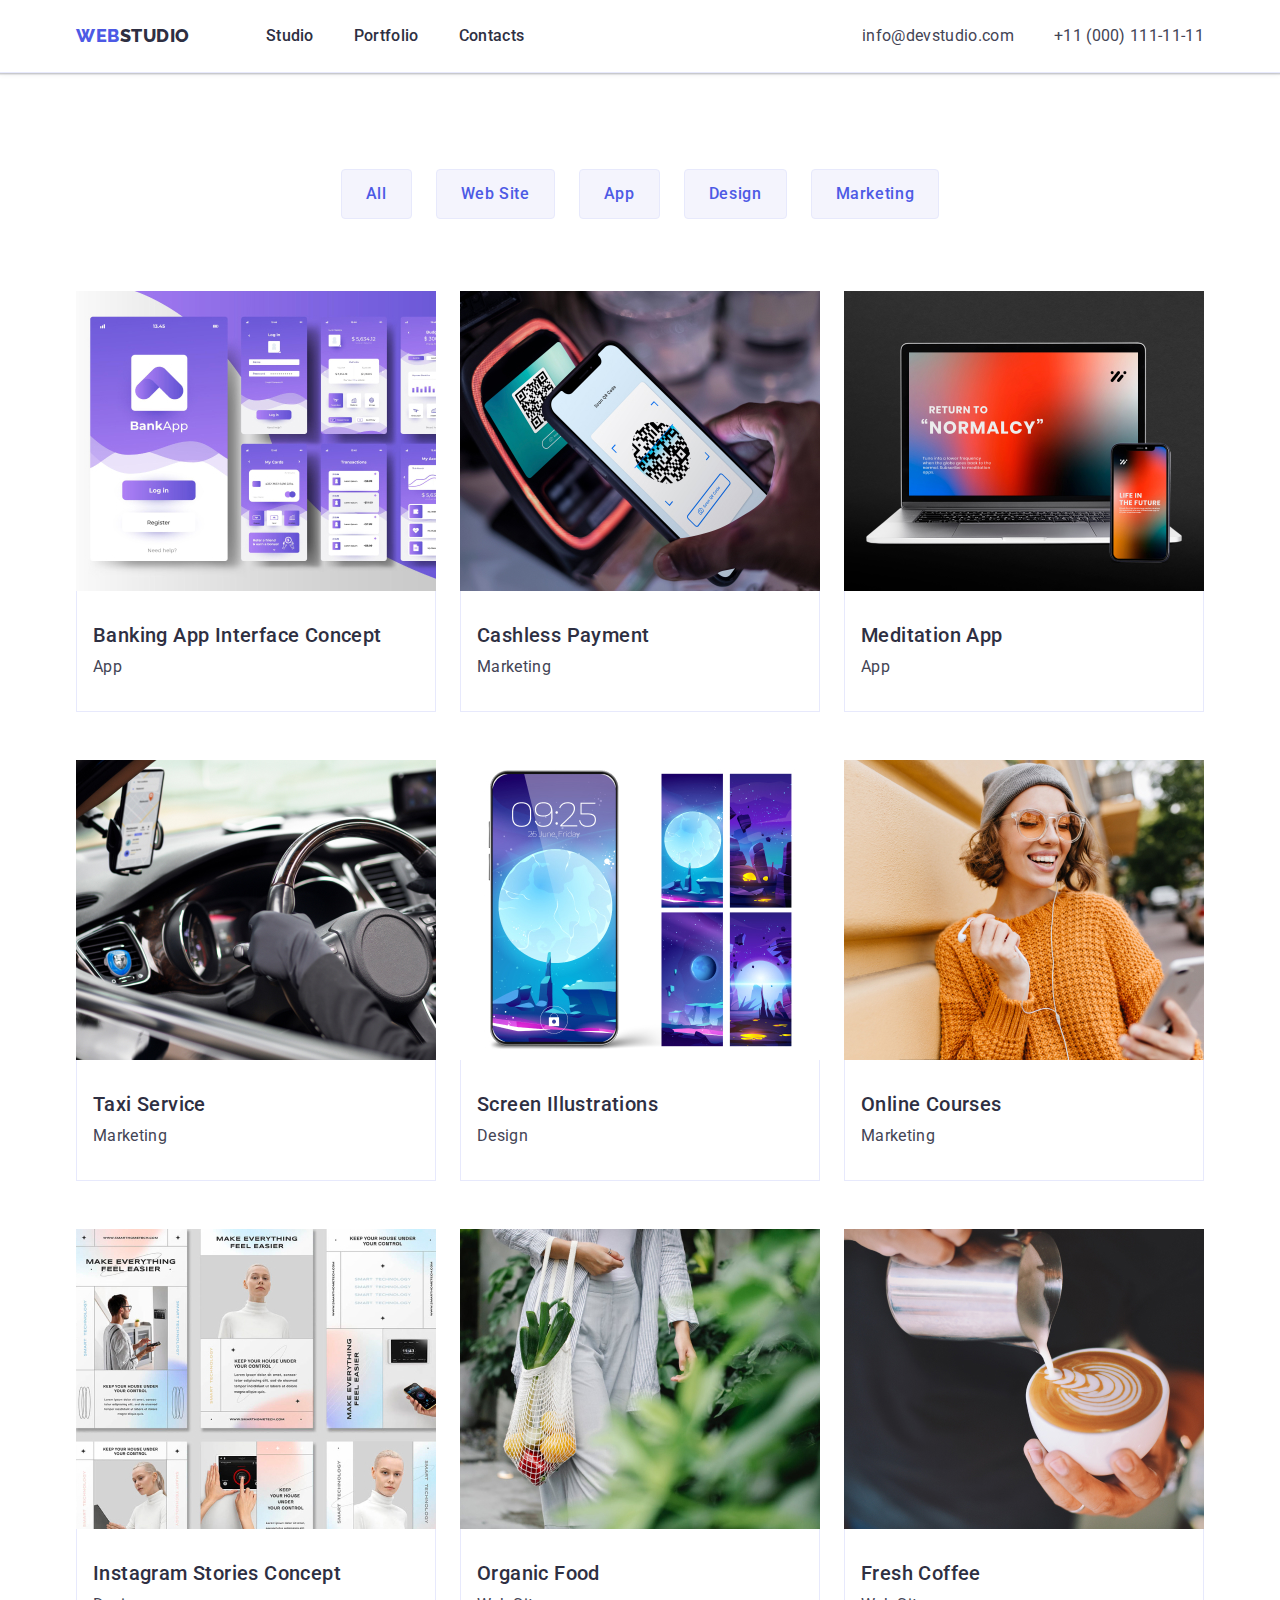
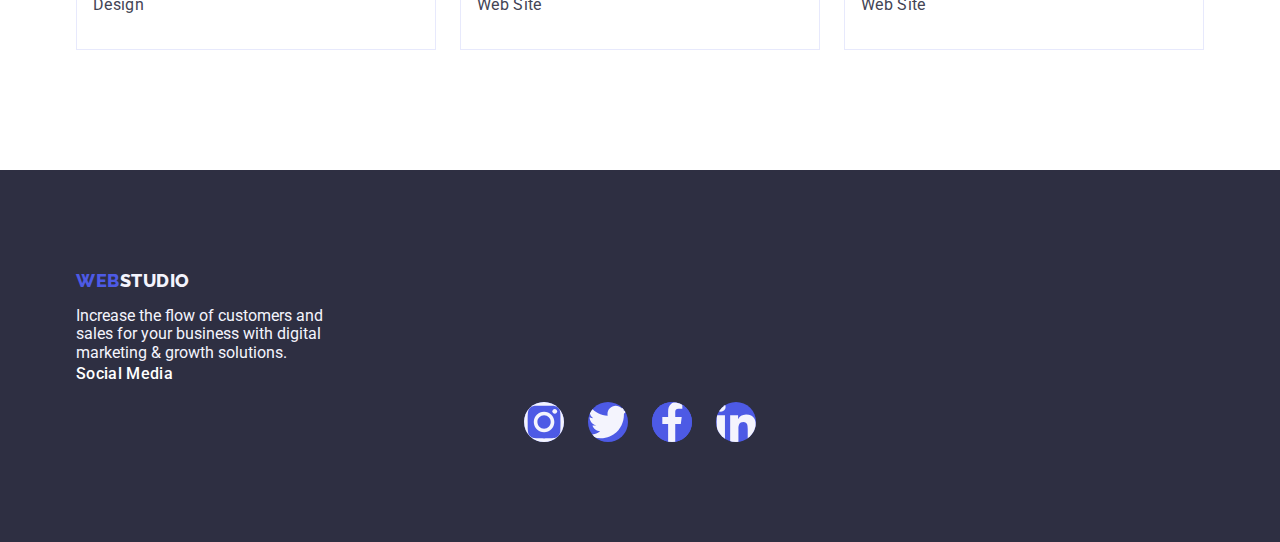
==== portfolio.html @ 669ee0b5 "fixhw4" ====
<!DOCTYPE html>
<html lang="en">
  <head>
    <meta charset="UTF-8" />
    <meta name="viewport" content="width=h, initial-scale=1.0" />
    <title>WebStudio</title>
    <link rel="preconnect" href="https://fonts.googleapis.com" />
    <link rel="preconnect" href="https://fonts.gstatic.com" crossorigin />
    <link
      href="https://fonts.googleapis.com/css2?family=Raleway:wght@800&family=Roboto:wght@400;500;700;900&display=swap"
      rel="stylesheet"
    />
    <link
      href="
     https://cdn.jsdelivr.net/npm/modern-normalize@2.0.0/modern-normalize.min.css"
      rel="stylesheet"
    />
    <link rel="stylesheet" href="./css/styles.css" />
  </head>

  <!-- ================HEADER====================== -->

  <body>
    <header class="page-header">
      <div class="container container-header">
        <nav class="site-nav">
          <a class="link logo" href="./index.html">
            Web<span class="logo-span">Studio</span></a
          >
          <ul class="list header-list">
            <li>
              <a class="menue site-nav menu-link link" href="./index.html"
                >Studio</a
              >
            </li>
            <li>
              <a class="menue site-nav menu-link link" href="./portfolio.html"
                >Portfolio</a
              >
            </li>
            <li>
              <a class="menue site-nav menu-link link" href="">Contacts</a>
            </li>
          </ul>
        </nav>
        <address class="contacts">
          <ul class="list adress">
            <li>
              <a class="contacts-link link" href="mailto:info@devstudio.com"
                >info@devstudio.com</a
              >
            </li>
            <li>
              <a class="contacts-link link" href="tel:+110001111111"
                >+11 (000) 111-11-11</a
              >
            </li>
          </ul>
        </address>
      </div>
    </header>

    <!-- Унікальний контент сторінки -->

    <main>
      <!-- ===========Portfolio========== -->

      <section class="portfolio">
        <div class="container">
          <h1 class="visually-hidden">Portfolio</h1>
          <ul class="list link page-portfolio">
            <li>
              <button class="btn-filter" type="button">All</button>
            </li>

            <li>
              <button class="btn-filter" type="button">Web Site</button>
            </li>

            <li>
              <button class="btn-filter" type="button">App</button>
            </li>

            <li>
              <button class="btn-filter" type="button">Design</button>
            </li>

            <li>
              <button class="btn-filter" type="button">Marketing</button>
            </li>
          </ul>

          <ul class="list link card-content">
            <li class="portfolio-item">
              <a class="link" href=""
                ><img src="./images/card/img-1.jpg" alt="Banking" width="360" />
                <div class="projects">
                  <h2 class="description-title proj-title">
                    Banking App Interface Concept
                  </h2>
                  <p class="subtitle">App</p>
                </div></a
              >
            </li>

            <li class="portfolio-item">
              <a class="link" href="">
                <img src="./images/card/img-2.jpg" alt="Payment" width="360" />
                <div class="projects">
                  <h2 class="description-title proj-title">Cashless Payment</h2>
                  <p class="subtitle">Marketing</p>
                </div></a
              >
            </li>

            <li class="portfolio-item">
              <a class="link" href="">
                <img
                  src="./images/card/img-3.jpg"
                  alt="Meditation"
                  width="360"
                />
                <div class="projects">
                  <h2 class="description-title proj-title">Meditation App</h2>
                  <p class="subtitle">App</p>
                </div></a
              >
            </li>

            <li class="portfolio-item">
              <a class="link" href="">
                <img src="./images/card/img-4.jpg" alt="Taxi" width="360" />
                <div class="projects">
                  <h2 class="description-title proj-title">Taxi Service</h2>
                  <p class="subtitle">Marketing</p>
                </div></a
              >
            </li>

            <li class="portfolio-item">
              <a class="link" href="">
                <img
                  src="./images/card/img-5.jpg"
                  alt="Illustrations"
                  width="360"
                />
                <div class="projects">
                  <h2 class="description-title proj-title">
                    Screen Illustrations
                  </h2>
                  <p class="subtitle">Design</p>
                </div></a
              >
            </li>

            <li class="portfolio-item">
              <a class="link" href="">
                <img src="./images/card/img-6.jpg" alt="Courses" width="360" />
                <div class="projects">
                  <h2 class="description-title proj-title">Online Courses</h2>
                  <p class="subtitle">Marketing</p>
                </div></a
              >
            </li>

            <li class="portfolio-item">
              <a class="link" href="">
                <img
                  src="./images/card/img-7.jpg"
                  alt="Instagram Stories"
                  width="360"
                />
                <div class="projects">
                  <h2 class="description-title proj-title">
                    Instagram Stories Concept
                  </h2>
                  <p class="subtitle">Design</p>
                </div></a
              >
            </li>

            <li class="portfolio-item">
              <a class="link" href="">
                <img src="./images/card/img-8.jpg" alt="Food" width="360" />
                <div class="projects">
                  <h2 class="description-title proj-title">Organic Food</h2>
                  <p class="subtitle">Web Site</p>
                </div></a
              >
            </li>

            <li class="portfolio-item">
              <a class="link" href="">
                <img src="./images/card/img-9.jpg" alt="Coffee" width="360" />
                <div class="projects">
                  <h2 class="description-title proj-title">Fresh Coffee</h2>
                  <p class="subtitle">Web Site</p>
                </div></a
              >
            </li>
          </ul>
        </div>
      </section>
    </main>

    <!--=================FOOTER===================-->

    <footer class="page-footer">
      <div class="container">
        <a class="link footer logo-footer" href="./index.html"
          >Web<span class="footer-span">Studio</span></a
        >
        <p class="footer-subtitle">
          Increase the flow of customers and sales for your business with
          digital marketing & growth solutions.
        </p>
      </div>
      <div class="container">
        <p class="social-subtitle">Social Media</p>
        <ul class="socials">
          <li class="social-footer">
            <a href="" class="social-footer">
              <svg class="footer-link-icon" width="24" height="24">
                <use
                  href="./images/sprite.svg/symbol-socials.svg#icon-instagram"
                ></use>
              </svg>
            </a>
          </li>

          <li class="social-footer">
            <a href="" class="social-footer">
              <svg class="footer-link-icon" width="24" height="24">
                <use
                  href="./images/sprite.svg/symbol-socials.svg#icon-twitter"
                ></use>
              </svg>
            </a>
          </li>

          <li class="social-footer">
            <a href="" class="social-links">
              <svg class="footer-link-icon" width="24" height="24">
                <use
                  href="./images/sprite.svg/symbol-socials.svg#icon-facebook"
                ></use>
              </svg>
            </a>
          </li>

          <li class="social-footer">
            <a href="" class="social-footer">
              <svg class="footer-link-icon" width="24" height="24">
                <use
                  href="./images/sprite.svg/symbol-socials.svg#icon-linkedin"
                ></use>
              </svg>
            </a>
          </li>
        </ul>
      </div>
    </footer>
  </body>
</html>
---- css/styles.css ----
:root {
  --primary-font: Roboto, sans-serif;
  --secondary-font: Raleway, sans-serif;

  --hero-text-color: #ffffff;
  --hero-theme-dark: #2e2f42;

  --body-text-color-dark: #2e2f42;
  --body-text-color-light: #434455;
  --body-theme-light: #ffffff;

  --footer-text-color: #f4f4fd;
  --footer-theme-dark: #2e2f42;
  --accent-color: #404bbf;
  --border-color: #e7e9fc;
  --customers-color: #8e8f99;
  --fill: #f4f4fd;
}

.body {
  color: var(--body-text-color-light);
  font-family: Roboto, sans-serif;
  background-color: var(--body-theme-light);
}

.list {
  padding: 0;
  margin: 0;
  list-style: none;
}

.link {
  text-decoration: none;
}

.container {
  width: 1158px;
  padding-left: 15px;
  padding-right: 15px;
  margin-left: auto;
  margin-right: auto;
}

/* ========================COMPONENTS===================== */

.section-description {
  text-align: center;
  margin-bottom: 24px;

  color: var(--body-text-color-dark);
  font-size: 36px;
  font-weight: 700;
  line-height: 1.11;
  letter-spacing: 0.72px;
  text-transform: capitalize;
}

.description-title {
  display: flex;
  flex-direction: column;
  gap: 8px;

  color: var(--body-text-color-dark);
  font-size: 20px;
  font-weight: 500;
  line-height: 1.2;
  letter-spacing: 0.4px;
}

.subtitle {
  color: var(--body-text-color-light);
  font-size: 16px;
  font-weight: 400;
  line-height: 1.5;
  letter-spacing: 0.32px;
}

/* ============================HEADER=============== */
.page-header {
  border-bottom: 1px solid #e7e9fc;
  box-shadow: 0px 2px 1px rgba(46, 47, 66, 0.08),
    0px 1px 1px rgba(46, 47, 66, 0.16), 0px 1px 6px rgba(46, 47, 66, 0.08);
}

.container-header {
  display: flex;
}

.site-nav {
  display: flex;
  align-items: center;

  margin-right: auto;
  font-size: 16px;
  font-weight: 500;
  line-height: 1.5;
  letter-spacing: 0.32px;
  color: #2e2f42;
}

.logo {
  margin-right: 76px;
  color: var(--iris, #4d5ae5);
  font-size: 18px;
  font-family: Raleway, sans-serif;
  font-weight: 800;
  line-height: 1.17;
  letter-spacing: 0.54px;
  text-transform: uppercase;
}

.logo:hover,
.logo:focus {
  color: var(--accent-color, #404bbf);
}

.logo-span {
  color: #2e2f42;
}

.menu-link:hover,
.menu-link:focus {
  color: var(--accent-color, #404bbf);
}

.contacts-link {
  display: inline-block;
  list-style: none;
  padding-top: 24px;
  padding-bottom: 24px;
  color: var(--slate, #434455);
  font-size: 16px;
  line-height: 1.5;
  letter-spacing: 0.32px;
  font-style: normal;
}

.contacts-link:hover,
.contacts-link:focus {
  color: var(--accent-color, #404bbf);
  font-style: normal;
}

.adress {
  display: flex;
  margin: 0;
  padding: 0;
  gap: 40px;
}

.header-list {
  display: flex;
  gap: 40px;
}

.menue {
  padding-bottom: 24px;
  padding-top: 24px;
}

.header-link {
  display: block;
  padding: 24px 0;
  font-size: 16px;
  font-weight: 500;
}

/* ========================HERO===================== */

.page-hero {
  background-color: var(--hero-theme-dark);
  padding: 188px 0;
}
.hero-title {
  max-width: 496px;
  margin-left: auto;
  margin-right: auto;
  margin-bottom: 48px;
  color: var(--hero-text-color);

  text-align: center;
  font-size: 56px;
  font-weight: 700;
  line-height: 1.07;
  letter-spacing: 1.12px;
}

.hero-btn {
  border: none;
  border-radius: 4px;
  padding: 16px 32px;
  margin: 0 auto;
  display: block;
  min-width: 169px;
  height: 56px;

  color: var(--white, #ffffff);
  background: var(--iris, #4d5ae5);
  font-family: Roboto, sans-serif;
  font-size: 16px;
  font-weight: 500;
  line-height: 1.5;
  letter-spacing: 0.64px;
  cursor: pointer;
}

.hero-btn:hover,
.hero-btn:focus {
  background: var(--accent-color, #404bbf);
}

.page-hero {
  background-color: rgba(46, 47, 66, 0.7);
  background-image: url(../images/header/people-office.jpg);
  background-repeat: no-repeat;
  background-position: center;
  background-size: cover;
  max-width: 1440px;
  margin: 0 auto;
  background-image: linear-gradient(
      rgba(46, 47, 66, 0.7),
      rgba(46, 47, 66, 0.7)
    ),
    url(../images/header/people-office.jpg);
}

/* ============================================== */

/* ====================about ==============*/

.visually-hidden {
  position: absolute;
  width: 1px;
  height: 1px;
  margin: -1px;
  border: 0;
  padding: 0;
  white-space: nowrap;
  clip-path: inset(100%);
  clip: rect(0 0 0 0);
  overflow: hidden;
}

.future {
  padding: 120px 0;
}

.page-future {
  display: flex;
  gap: 24px;
}

.future-item {
  margin-bottom: 8px;
}

.future-text {
  flex-direction: column;
  margin: 0;
  padding: 0;
}

.gallery-item {
  flex-basis: calc((100% - 3 * 24px) / 4);
}

.future-wrapper {
  display: flex;
  justify-content: center;
  align-items: center;
  height: 112px;
  border-radius: 4px;
  background-color: #f4f4fd;
  margin-bottom: 8px;
}

.future-box {
  display: flex;
  justify-content: center;
  align-items: center;
}

.future-icons {
}

/* =============work================ */

.work {
  padding-bottom: 120px;
}
.work-item {
  margin-bottom: 72px;
}

.work-card {
  display: flex;
  gap: 24px;
}

.work-image {
  border: 1px solid var(--cornflower, #e7e9fc);
}
.gallery-work {
  flex-basis: calc((100% - 2 * 24px) / 3);
}

/* ==================Employers==================== */

.card {
  padding: 120px 0;
  background-color: var(--cloud, #f4f4fd);
}

.card-title {
  text-align: center;
  margin-bottom: 72px;
}

.section-team {
  display: flex;
  gap: 24px;
}

.imag-team {
  border-radius: 0px 0px 4px 4px;
  box-shadow: 0px 1px 6px rgba(46, 47, 66, 0.08),
    0px 1px 1px rgba(46, 47, 66, 0.16), 0px 2px 1px rgba(46, 47, 66, 0.08);
}

.card-team {
  text-align: center;
  padding: 32px 16px;
  background: var(--white, #fff);
}

.employeers-wrapper {
}

.employeers {
  text-align: center;
  margin-bottom: 8px;
}

.position {
  margin-bottom: 8px;
}

.gallery-items {
  flex-basis: calc((100% - 3 * 24px) / 4);
}

.team-wrapper {
}

.socials {
  display: flex;
  justify-content: center;
  gap: 24px;
}

.social-item {
  width: 40px;
  height: 40px;
}

.social-links {
  display: flex;
  justify-content: center;
  align-items: center;
  width: 100%;
  height: 100%;
  border-radius: 50%;
  background-color: #4d5ae5;
}

.social-links:hover,
.social-links:focus {
  background-color: #404bbf;
}

.social-list-icon {
  fill: var(--fill);
}

/* ===========Customers======== */
.customers {
  padding: 120px 0;
}

.costomers-title {
  margin-bottom: 72px;
}
.custpmers-wrapper {
  display: flex;
  gap: 24px;
}

.customers-icons {
  height: 88px;
  width: calc((100% - 120px) / 6);
}

.customers-link {
  display: flex;
  align-items: center;
  justify-content: center;
  width: 100%;
  height: 100%;
  border-radius: 4px;
  border: 1px solid #8e8f99;
  color: var(--customers-color, #8e8f99);
}

.customers-link:hover,
.customers-link:focus {
  border-color: #404bbf;
  color: #404bbf;
}

/* =================FOOTER================ */

.page-footer {
  background-color: var(--footer-theme-dark);
  color: var(--footer-text-color);
  padding: 100px 0;
}

.footer-subtitle {
  color: var(--footer-text-color);
  background-color: var(--footer-theme-dark);
  display: flex;
  max-width: 264px;
}

.logo-footer {
  margin-right: 76px;
  color: var(--iris, #4d5ae5);
  font-size: 18px;
  font-family: Raleway, sans-serif;
  font-weight: 800;
  line-height: 1.17;
  letter-spacing: 0.54px;
  text-transform: uppercase;
  display: inline-block;
  margin-bottom: 16px;
}

.footer-span {
  color: #f4f4fd;
}

.footer-wrapper {
  display: flex;
  align-self: baseline;
  margin-right: 120px;
}

.social-subtitle {
  margin-bottom: 16px;
  color: #ffffff;
  font-size: 16px;
  font-weight: 500;
  line-height: 1.5;
  letter-spacing: 0.02em;
}

.social-footer {
  display: flex;
  width: 40px;
  height: 40px;
  gap: 16px;
}

.footer-link-icon {
  display: flex;
  align-items: center;
  justify-content: center;
  border-radius: 50%;
  width: 100%;
  height: 100%;
  background-color: #4d5ae5;
  color: var(--fill);
}

.svg-color {
}

.footer-link-icon:hover,
.footer-link-icon:focus {
  background-color: #31d0aa;
}

/* ========================PORTFOLIO====================== */

.portfolio {
  padding: 96px 0 120px 0;
}

.page-portfolio {
  display: flex;
  justify-content: center;
  gap: 24px;
  margin-bottom: 72px;
}

.card-content {
  display: flex;
  flex-wrap: wrap;
  column-gap: 24px;
  row-gap: 48px;
}

.list-border {
}

.portfolio-item {
  flex-basis: calc((100% - 2 * 24px) / 3);
}

.projects {
  padding: 32px 16px;
  border: 1px solid var(--border-color);
  border-top: none;
}

.proj-title {
  margin-bottom: 8px;
}

.btn-filter {
  color: var(--iris, #4d5ae5);
  background-color: var(--cloud, #f4f4fd);
  font-family: Roboto, sans-serif;
  text-align: center;
  font-size: 16px;
  font-weight: 500;
  line-height: 1.5;
  letter-spacing: 0.64px;
  cursor: pointer;
  border: none;

  padding: 12px 24px;
  border-radius: 4px;
  border: 1px solid var(--border-color);
}

.btn-filter:hover,
.btn-filter:focus {
  color: #ffffff;
  background-color: var(--accent-color, #404bbf);
  border: 1px solid transparent;
}

/* ===============RESET-START============= */

body {
  background-color: var(--body-theme-light);
  font-family: Roboto, sans-serif;
}

h1,
h2,
h3,
h4,
p {
  margin: 0;
}

ul {
  list-style: none;
  padding: 0;
  margin: 0;
}

a {
  text-decoration: none;
  color: currentColor;
}

img {
  display: block;
  max-width: 100%;
  height: auto;
}

button {
  font-family: inherit;
  color: inherit;
  cursor: pointer;
}

address {
  font-style: normal;
}

/* ============HEADER======== */
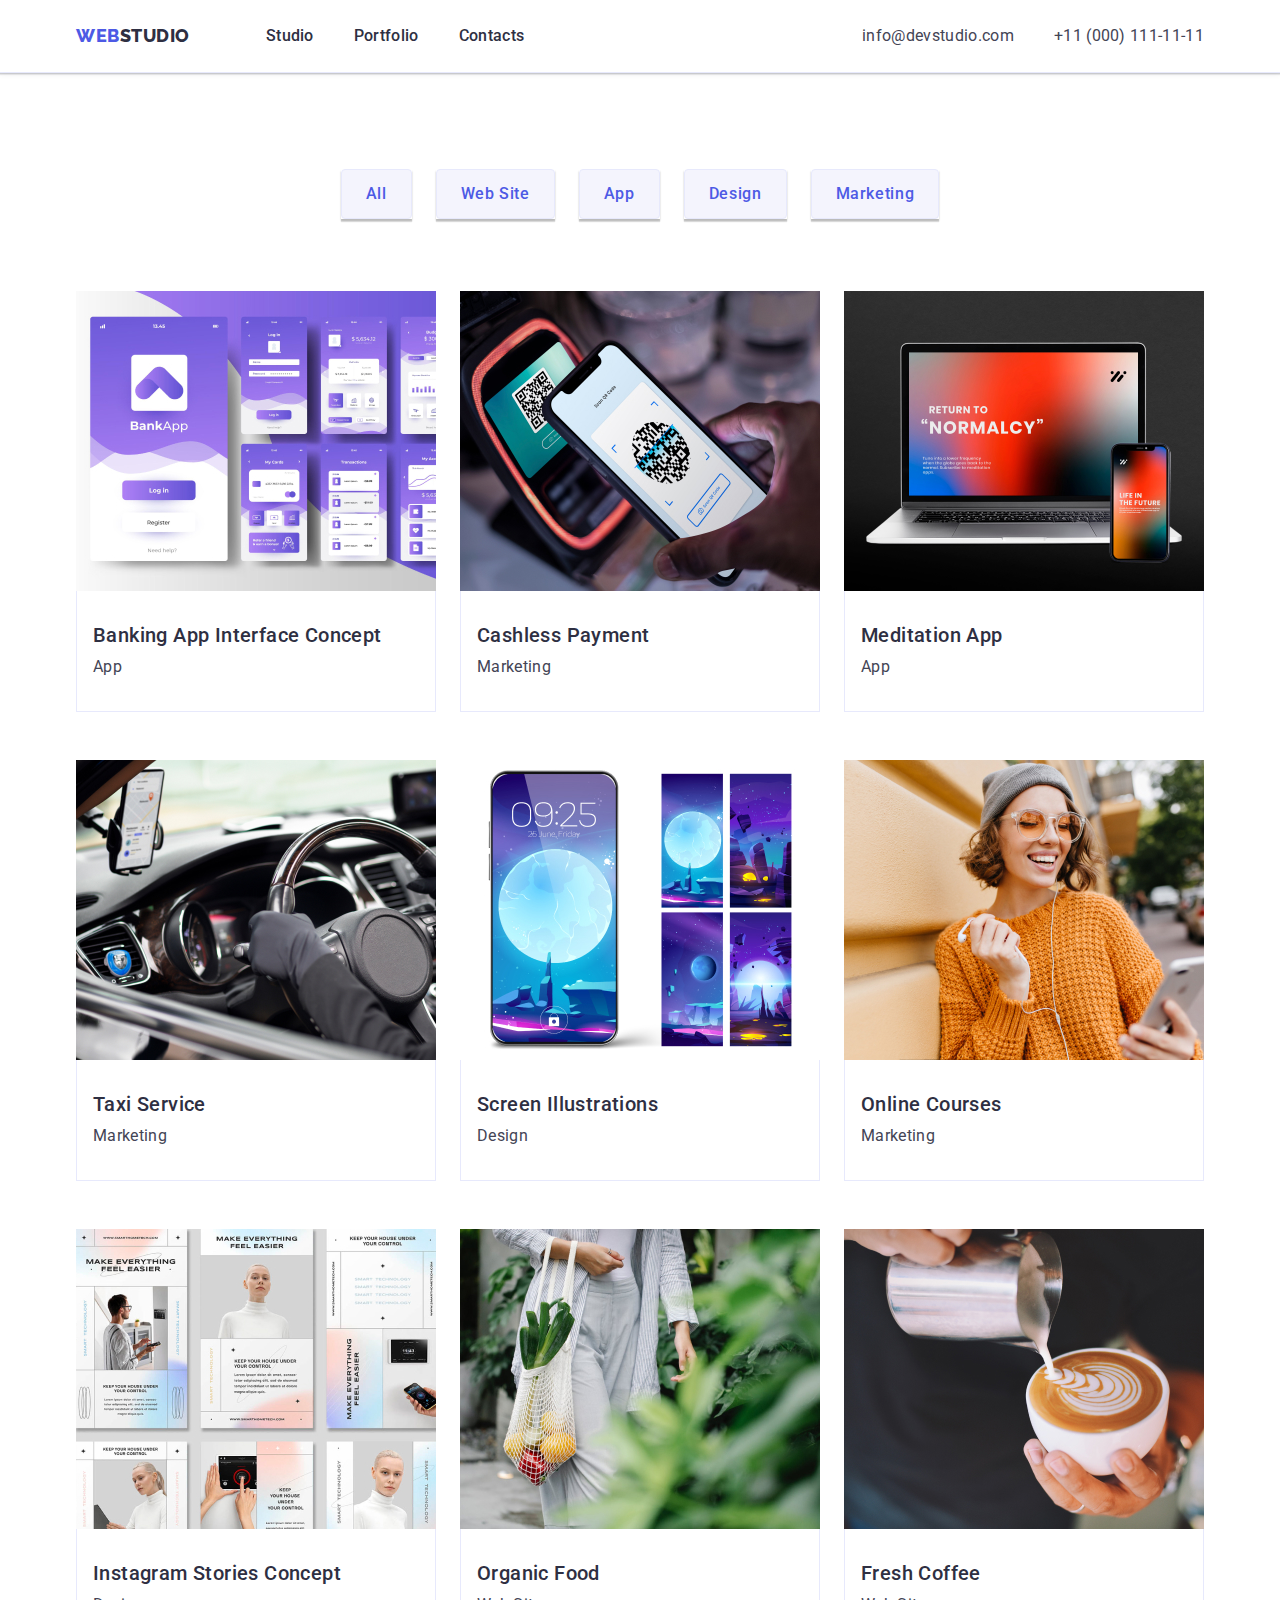
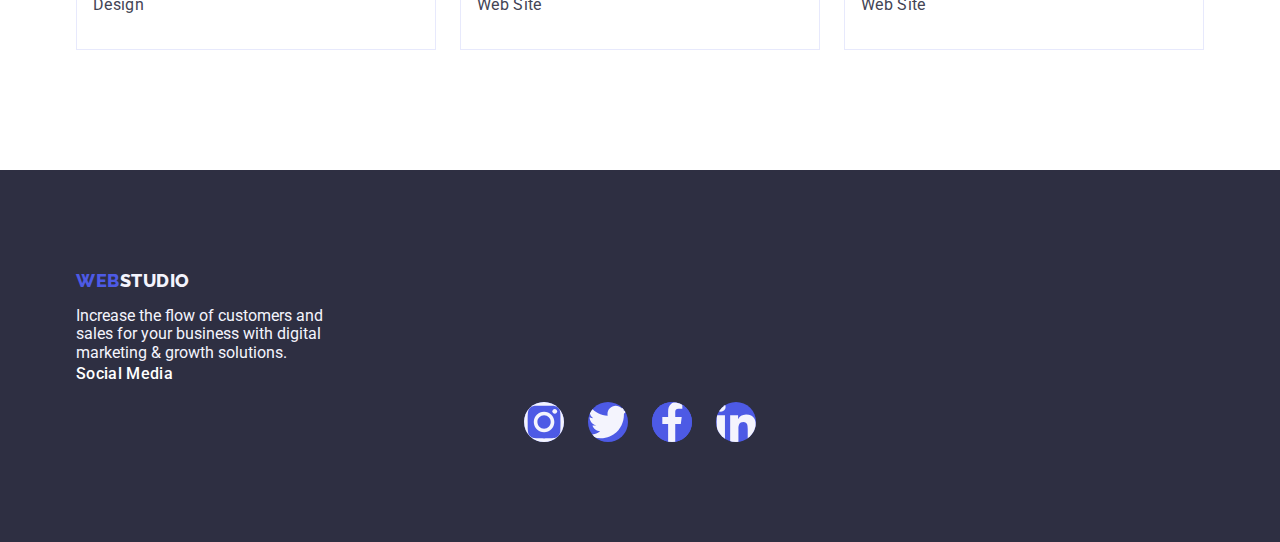
==== commit 405f82fa: "portfolio-hover" ====
--- a/portfolio.html
+++ b/portfolio.html
@@ -69,30 +69,30 @@
         <div class="container">
           <h1 class="visually-hidden">Portfolio</h1>
           <ul class="list link page-portfolio">
-            <li>
+            <li class="btn-content">
               <button class="btn-filter" type="button">All</button>
             </li>
 
-            <li>
+            <li class="btn-content">
               <button class="btn-filter" type="button">Web Site</button>
             </li>
 
-            <li>
+            <li class="btn-content">
               <button class="btn-filter" type="button">App</button>
             </li>
 
-            <li>
+            <li class="btn-content">
               <button class="btn-filter" type="button">Design</button>
             </li>
 
-            <li>
+            <li class="btn-content">
               <button class="btn-filter" type="button">Marketing</button>
             </li>
           </ul>
 
           <ul class="list link card-content">
-            <li class="portfolio-item">
-              <a class="link" href=""
+            <li class="portfolio-item link-content">
+              <a class="link link-content" href=""
                 ><img src="./images/card/img-1.jpg" alt="Banking" width="360" />
                 <div class="projects">
                   <h2 class="description-title proj-title">
@@ -103,7 +103,7 @@
               >
             </li>
 
-            <li class="portfolio-item">
+            <li class="portfolio-item link-content">
               <a class="link" href="">
                 <img src="./images/card/img-2.jpg" alt="Payment" width="360" />
                 <div class="projects">
@@ -113,7 +113,7 @@
               >
             </li>
 
-            <li class="portfolio-item">
+            <li class="portfolio-item link-content">
               <a class="link" href="">
                 <img
                   src="./images/card/img-3.jpg"
@@ -127,7 +127,7 @@
               >
             </li>
 
-            <li class="portfolio-item">
+            <li class="portfolio-item link-content">
               <a class="link" href="">
                 <img src="./images/card/img-4.jpg" alt="Taxi" width="360" />
                 <div class="projects">
@@ -137,7 +137,7 @@
               >
             </li>
 
-            <li class="portfolio-item">
+            <li class="portfolio-item link-content">
               <a class="link" href="">
                 <img
                   src="./images/card/img-5.jpg"
@@ -153,7 +153,7 @@
               >
             </li>
 
-            <li class="portfolio-item">
+            <li class="portfolio-item link-content">
               <a class="link" href="">
                 <img src="./images/card/img-6.jpg" alt="Courses" width="360" />
                 <div class="projects">
@@ -163,7 +163,7 @@
               >
             </li>
 
-            <li class="portfolio-item">
+            <li class="portfolio-item link-content">
               <a class="link" href="">
                 <img
                   src="./images/card/img-7.jpg"
@@ -179,7 +179,7 @@
               >
             </li>
 
-            <li class="portfolio-item">
+            <li class="portfolio-item link-content">
               <a class="link" href="">
                 <img src="./images/card/img-8.jpg" alt="Food" width="360" />
                 <div class="projects">
@@ -189,7 +189,7 @@
               >
             </li>
 
-            <li class="portfolio-item">
+            <li class="portfolio-item link-content">
               <a class="link" href="">
                 <img src="./images/card/img-9.jpg" alt="Coffee" width="360" />
                 <div class="projects">
--- a/css/styles.css
+++ b/css/styles.css
@@ -250,10 +250,6 @@
   gap: 24px;
 }
 
-.future-item {
-  margin-bottom: 8px;
-}
-
 .future-text {
   flex-direction: column;
   margin: 0;
@@ -278,9 +274,6 @@
   display: flex;
   justify-content: center;
   align-items: center;
-}
-
-.future-icons {
 }
 
 /* =============work================ */
@@ -415,6 +408,10 @@
 .customers-link:focus {
   border-color: #404bbf;
   color: #404bbf;
+}
+
+.svg-fill {
+  fill: currentColor;
 }
 
 /* =================FOOTER================ */
@@ -510,10 +507,14 @@
   row-gap: 48px;
 }
 
-.list-border {
+.link-content:hover,
+.link-content:focus {
+  box-shadow: 0px 1px 6px rgba(46, 47, 66, 0.08),
+    0px 1px 1px rgba(46, 47, 66, 0.16), 0px 2px 1px rgba(46, 47, 66, 0.08);
 }
 
 .portfolio-item {
+  display: block;
   flex-basis: calc((100% - 2 * 24px) / 3);
 }
 
@@ -551,6 +552,11 @@
   border: 1px solid transparent;
 }
 
+.btn-content {
+  box-shadow: 0px 2px 2px 0px rgba(0, 0, 0, 0.12),
+    0px 2px 1px 0px rgba(0, 0, 0, 0.08), 0px 3px 1px 0px rgba(0, 0, 0, 0.1);
+}
+
 /* ===============RESET-START============= */
 
 body {
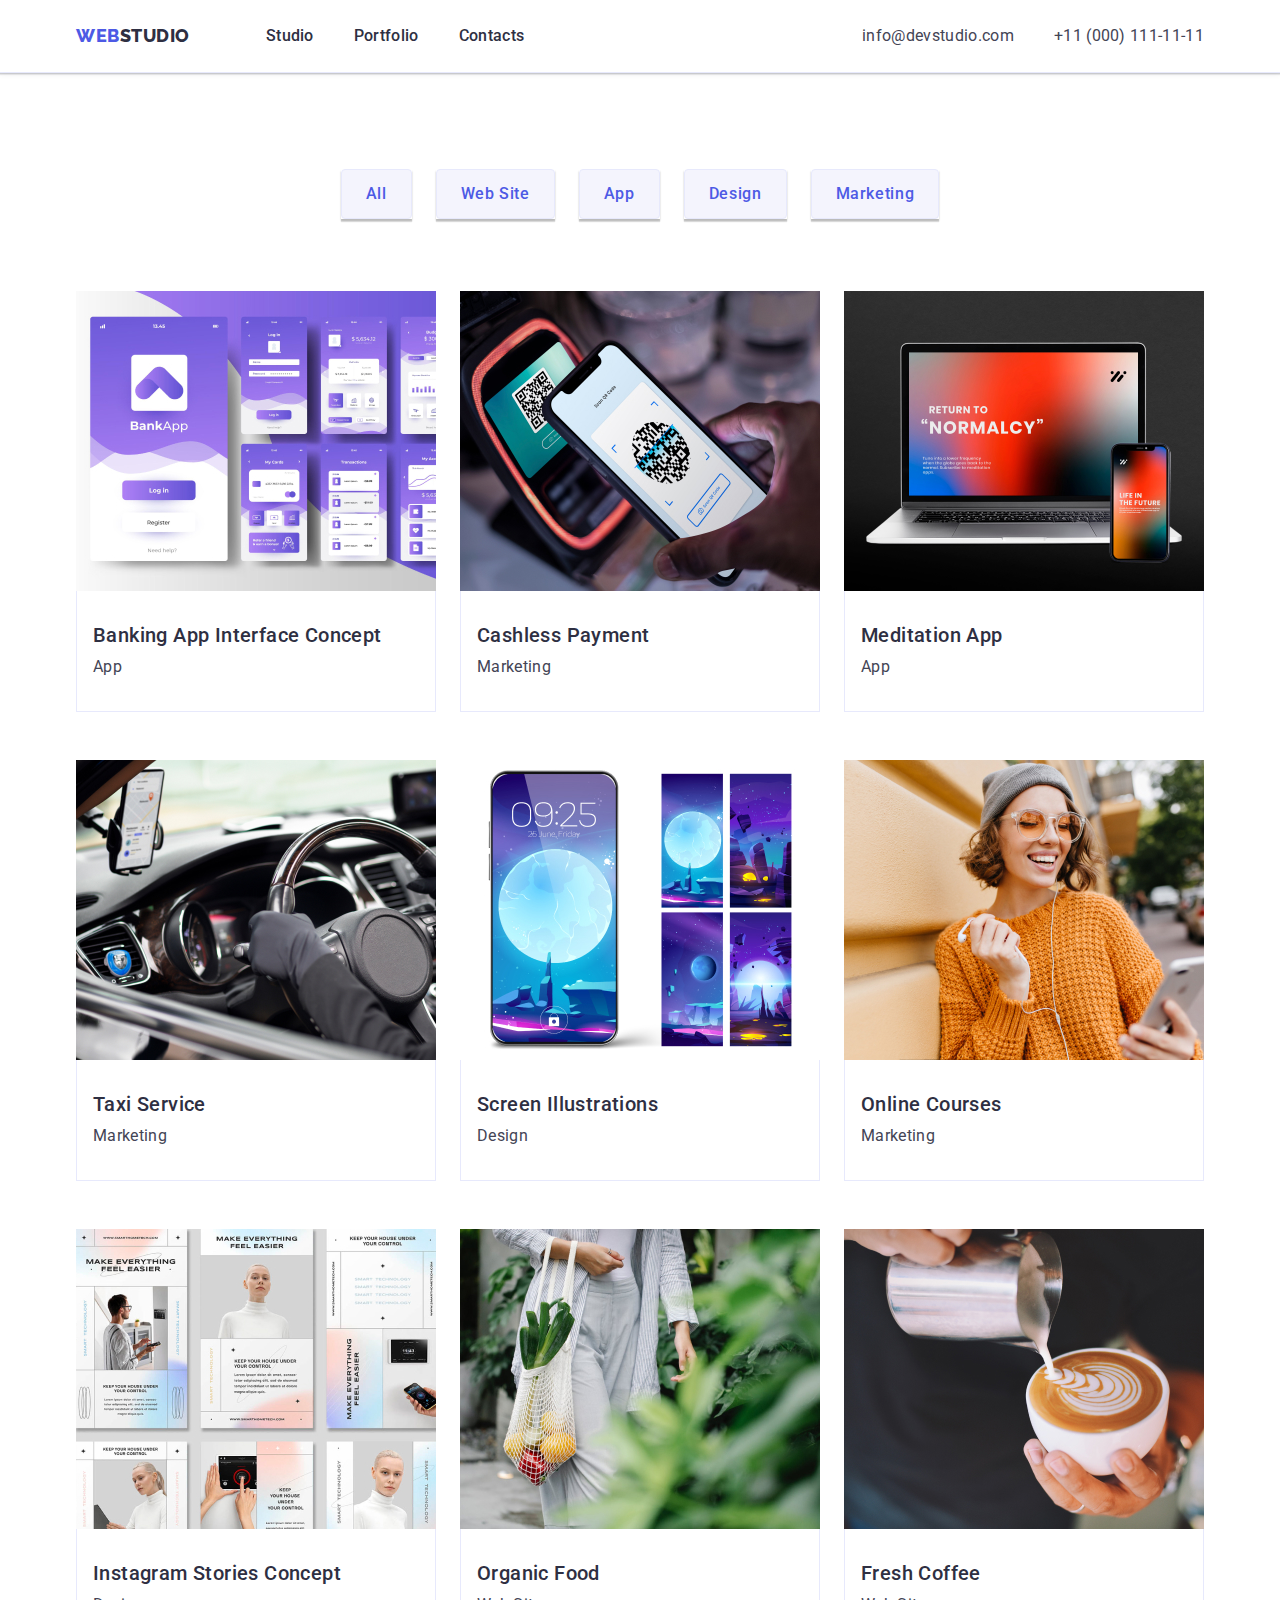
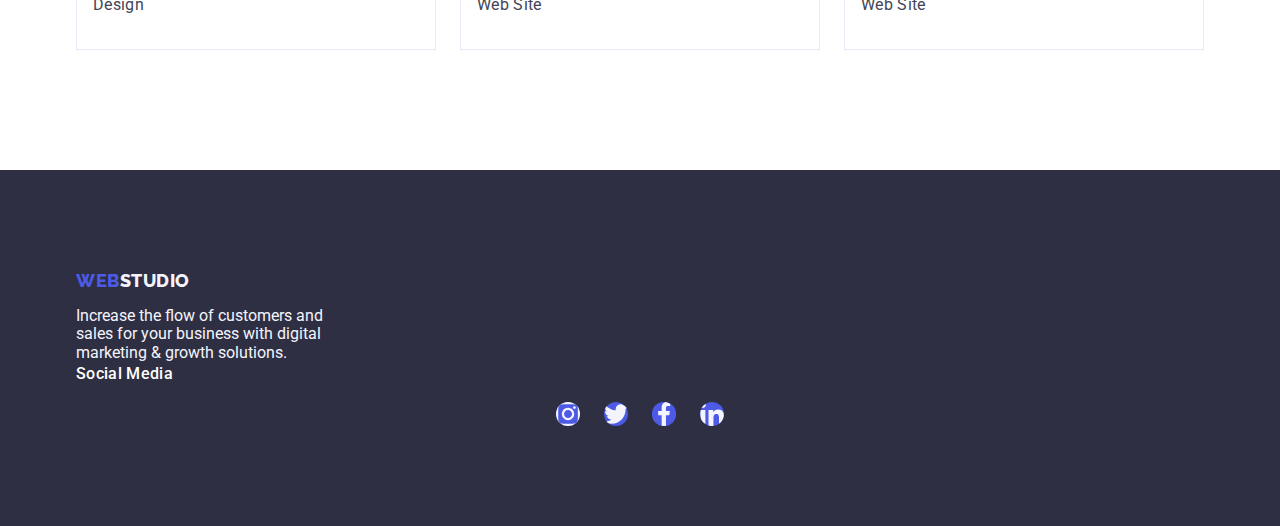
==== commit f354d1c7: "footerhw4" ====
--- a/portfolio.html
+++ b/portfolio.html
@@ -92,7 +92,7 @@
 
           <ul class="list link card-content">
             <li class="portfolio-item link-content">
-              <a class="link link-content" href=""
+              <a class="link" href=""
                 ><img src="./images/card/img-1.jpg" alt="Banking" width="360" />
                 <div class="projects">
                   <h2 class="description-title proj-title">
--- a/css/styles.css
+++ b/css/styles.css
@@ -422,6 +422,10 @@
   padding: 100px 0;
 }
 
+.footer {
+  margin-right: 120px;
+}
+
 .footer-subtitle {
   color: var(--footer-text-color);
   background-color: var(--footer-theme-dark);
@@ -449,7 +453,6 @@
 .footer-wrapper {
   display: flex;
   align-self: baseline;
-  margin-right: 120px;
 }
 
 .social-subtitle {
@@ -463,9 +466,12 @@
 
 .social-footer {
   display: flex;
+  gap: 16px;
+}
+
+.size {
   width: 40px;
   height: 40px;
-  gap: 16px;
 }
 
 .footer-link-icon {
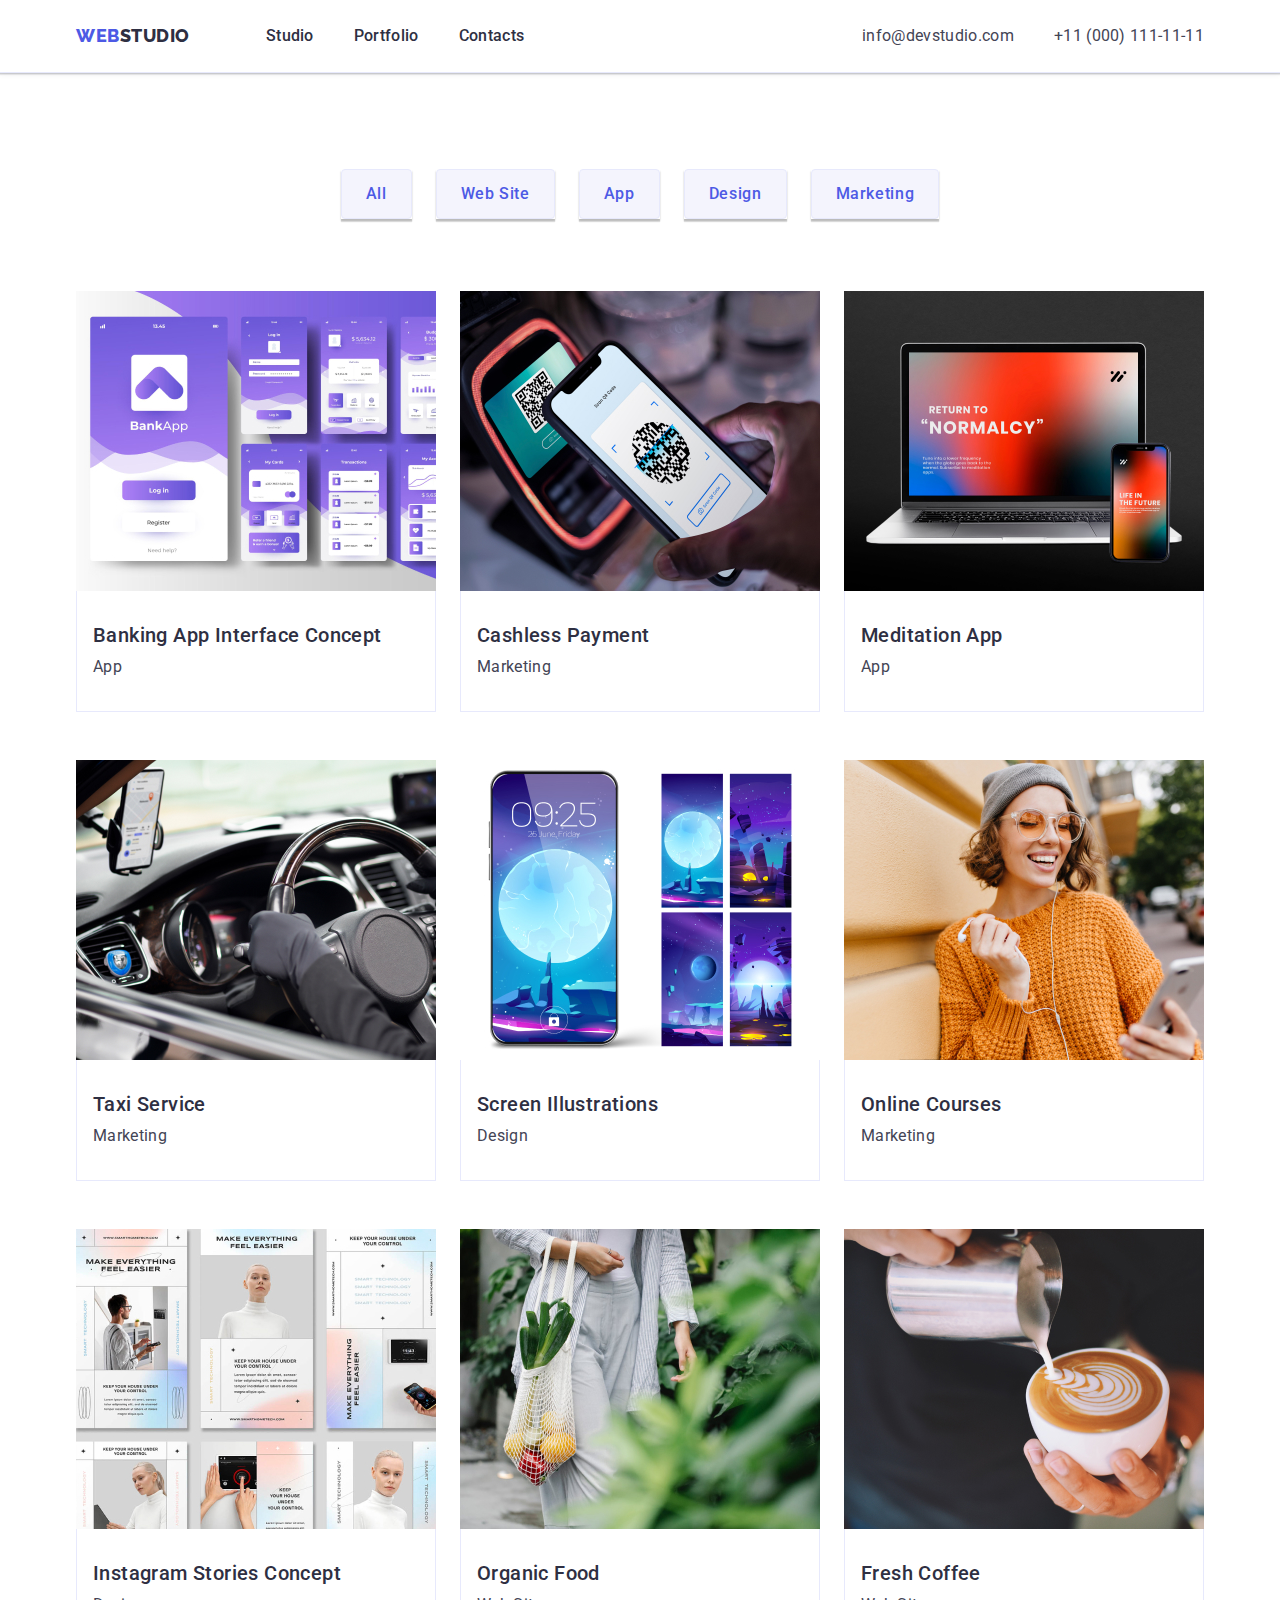
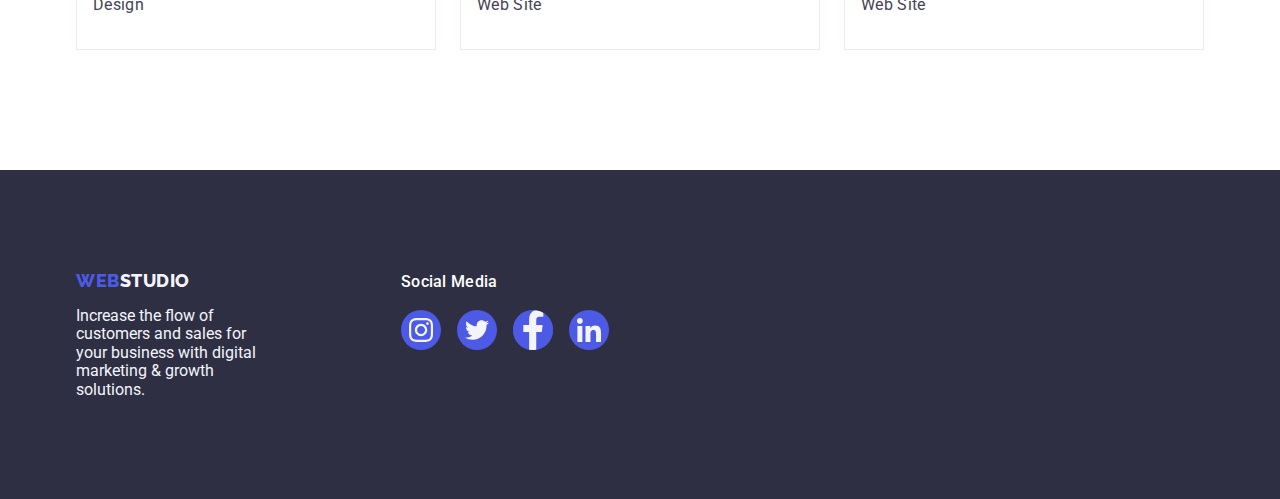
==== commit 52c019c3: "footerHW4" ====
--- a/portfolio.html
+++ b/portfolio.html
@@ -206,58 +206,61 @@
     <!--=================FOOTER===================-->
 
     <footer class="page-footer">
-      <div class="container">
-        <a class="link footer logo-footer" href="./index.html"
-          >Web<span class="footer-span">Studio</span></a
-        >
-        <p class="footer-subtitle">
-          Increase the flow of customers and sales for your business with
-          digital marketing & growth solutions.
-        </p>
-      </div>
-      <div class="container">
-        <p class="social-subtitle">Social Media</p>
-        <ul class="socials">
-          <li class="social-footer">
-            <a href="" class="social-footer">
-              <svg class="footer-link-icon" width="24" height="24">
-                <use
-                  href="./images/sprite.svg/symbol-socials.svg#icon-instagram"
-                ></use>
-              </svg>
-            </a>
-          </li>
-
-          <li class="social-footer">
-            <a href="" class="social-footer">
-              <svg class="footer-link-icon" width="24" height="24">
-                <use
-                  href="./images/sprite.svg/symbol-socials.svg#icon-twitter"
-                ></use>
-              </svg>
-            </a>
-          </li>
-
-          <li class="social-footer">
-            <a href="" class="social-links">
-              <svg class="footer-link-icon" width="24" height="24">
-                <use
-                  href="./images/sprite.svg/symbol-socials.svg#icon-facebook"
-                ></use>
-              </svg>
-            </a>
-          </li>
-
-          <li class="social-footer">
-            <a href="" class="social-footer">
-              <svg class="footer-link-icon" width="24" height="24">
-                <use
-                  href="./images/sprite.svg/symbol-socials.svg#icon-linkedin"
-                ></use>
-              </svg>
-            </a>
-          </li>
-        </ul>
+      <div class="container footer-wrapper">
+        <div class="footer">
+          <a class="link logo-footer" href="./index.html"
+            >Web<span class="footer-span">Studio</span></a
+          >
+          <p class="footer-subtitle">
+            Increase the flow of customers and sales for your business with
+            digital marketing & growth solutions.
+          </p>
+        </div>
+
+        <div class="container">
+          <p class="social-subtitle">Social Media</p>
+          <ul class="social-footer">
+            <li class="size">
+              <a href="" class="footer-link-icon">
+                <svg class="" width="24" height="24">
+                  <use
+                    href="./images/sprite-svg/symbol-socials.svg#icon-instagram"
+                  ></use>
+                </svg>
+              </a>
+            </li>
+
+            <li class="size">
+              <a href="" class="footer-link-icon">
+                <svg class="" width="24" height="24">
+                  <use
+                    href="./images/sprite-svg/symbol-socials.svg#icon-twitter"
+                  ></use>
+                </svg>
+              </a>
+            </li>
+
+            <li class="size">
+              <a href="" class="footer-link-icon">
+                <svg class="footer-link-icon" width="24" height="24">
+                  <use
+                    href="./images/sprite-svg/symbol-socials.svg#icon-facebook"
+                  ></use>
+                </svg>
+              </a>
+            </li>
+
+            <li class="size">
+              <a href="" class="footer-link-icon">
+                <svg class="" width="24" height="24">
+                  <use
+                    href="./images/sprite-svg/symbol-socials.svg#icon-linkedin"
+                  ></use>
+                </svg>
+              </a>
+            </li>
+          </ul>
+        </div>
       </div>
     </footer>
   </body>
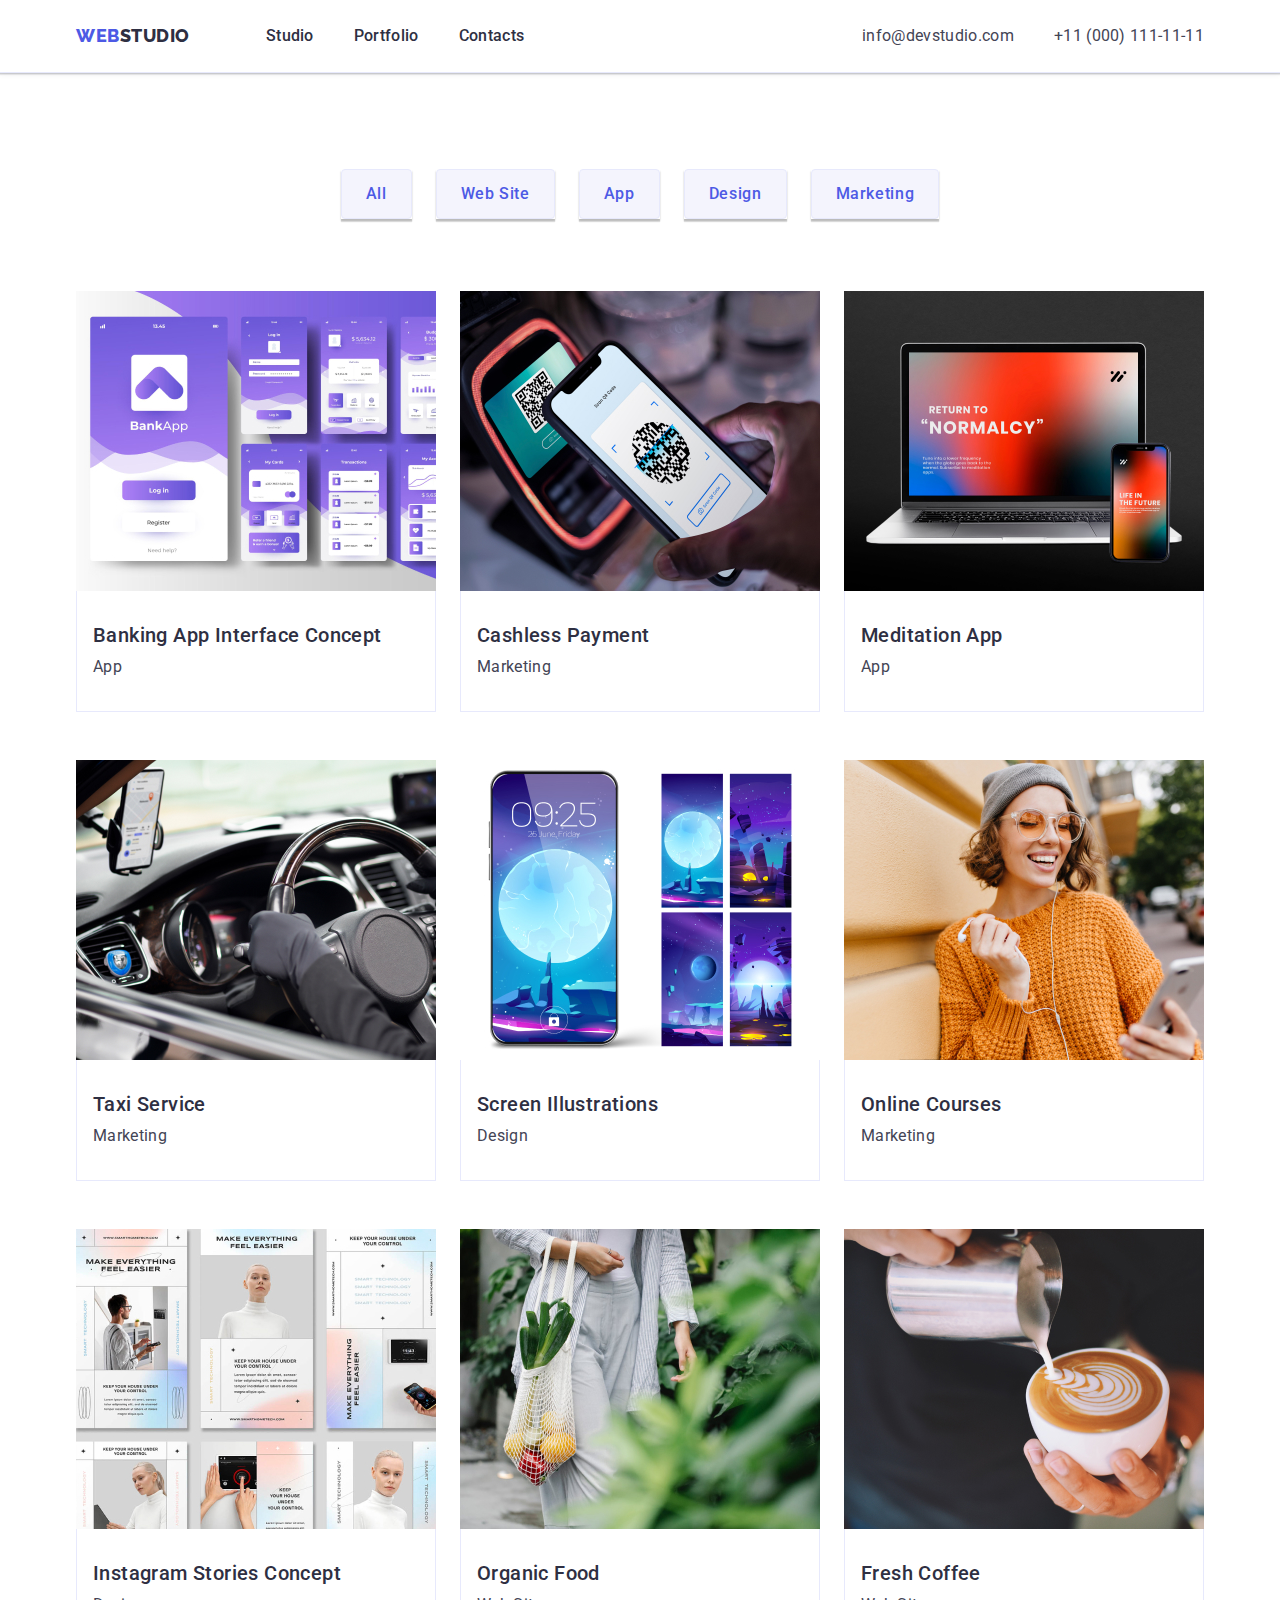
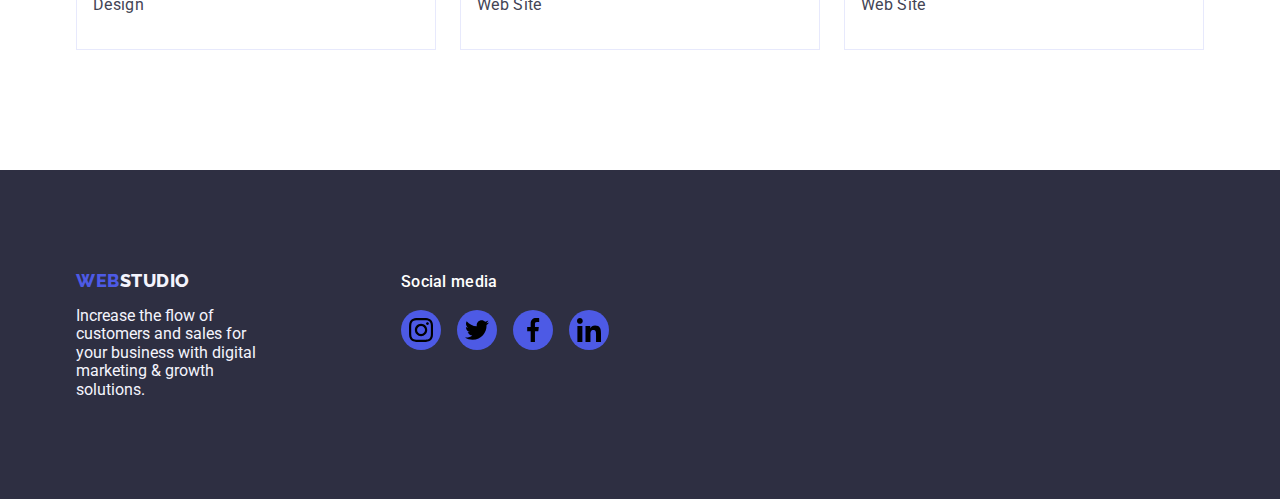
==== commit 490d9125: "fiil-color-del" ====
--- a/portfolio.html
+++ b/portfolio.html
@@ -218,11 +218,11 @@
         </div>
 
         <div class="container">
-          <p class="social-subtitle">Social Media</p>
+          <p class="social-subtitle">Social media</p>
           <ul class="social-footer">
             <li class="size">
               <a href="" class="footer-link-icon">
-                <svg class="" width="24" height="24">
+                <svg class="icon" width="24" height="24">
                   <use
                     href="./images/sprite-svg/symbol-socials.svg#icon-instagram"
                   ></use>
@@ -232,7 +232,7 @@
 
             <li class="size">
               <a href="" class="footer-link-icon">
-                <svg class="" width="24" height="24">
+                <svg class="icon" width="24" height="24">
                   <use
                     href="./images/sprite-svg/symbol-socials.svg#icon-twitter"
                   ></use>
@@ -242,7 +242,7 @@
 
             <li class="size">
               <a href="" class="footer-link-icon">
-                <svg class="footer-link-icon" width="24" height="24">
+                <svg class="icon" width="24" height="24">
                   <use
                     href="./images/sprite-svg/symbol-socials.svg#icon-facebook"
                   ></use>
@@ -252,7 +252,7 @@
 
             <li class="size">
               <a href="" class="footer-link-icon">
-                <svg class="" width="24" height="24">
+                <svg class="icon" width="24" height="24">
                   <use
                     href="./images/sprite-svg/symbol-socials.svg#icon-linkedin"
                   ></use>
--- a/css/styles.css
+++ b/css/styles.css
@@ -14,7 +14,7 @@
   --accent-color: #404bbf;
   --border-color: #e7e9fc;
   --customers-color: #8e8f99;
-  --fill: #f4f4fd;
+  --fill-color: #f4f4fd;
 }
 
 .body {
@@ -452,7 +452,7 @@
 
 .footer-wrapper {
   display: flex;
-  align-self: baseline;
+  align-items: baseline;
 }
 
 .social-subtitle {
@@ -482,10 +482,10 @@
   width: 100%;
   height: 100%;
   background-color: #4d5ae5;
-  color: var(--fill);
-}
-
-.svg-color {
+}
+
+.icon {
+  color: var(--fill-color);
 }
 
 .footer-link-icon:hover,
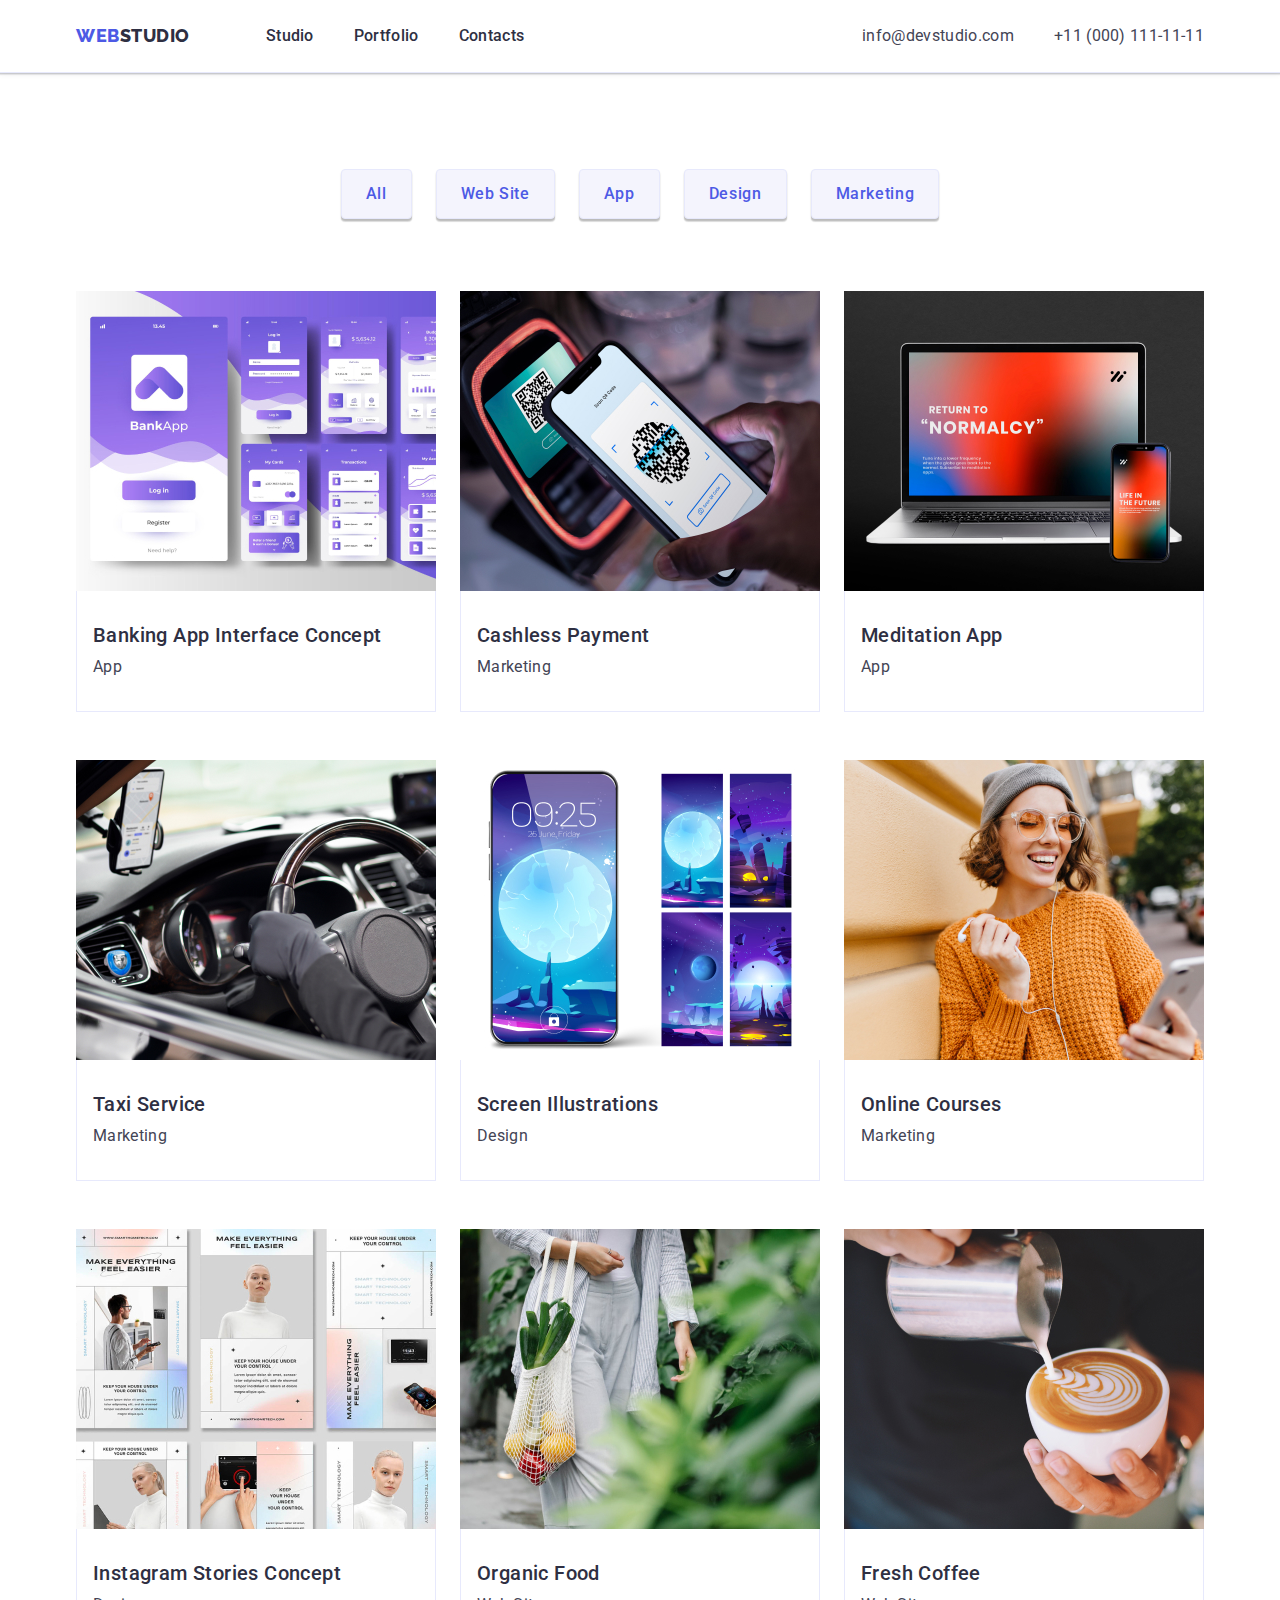
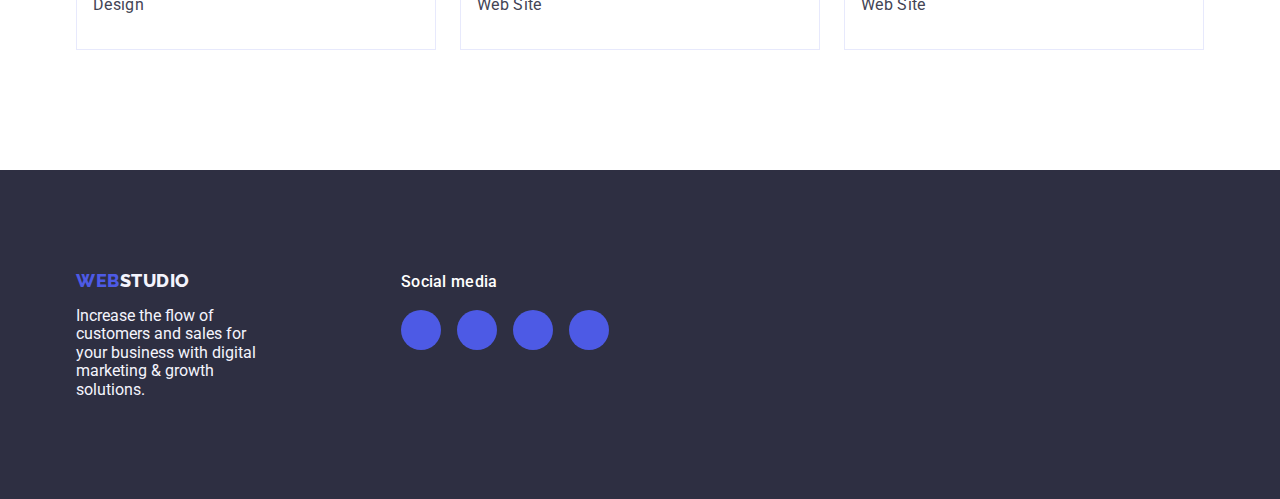
==== commit efef6dc9: "fill" ====
--- a/portfolio.html
+++ b/portfolio.html
@@ -69,23 +69,23 @@
         <div class="container">
           <h1 class="visually-hidden">Portfolio</h1>
           <ul class="list link page-portfolio">
-            <li class="btn-content">
+            <li class="">
               <button class="btn-filter" type="button">All</button>
             </li>
 
-            <li class="btn-content">
+            <li class="">
               <button class="btn-filter" type="button">Web Site</button>
             </li>
 
-            <li class="btn-content">
+            <li class="">
               <button class="btn-filter" type="button">App</button>
             </li>
 
-            <li class="btn-content">
+            <li class="">
               <button class="btn-filter" type="button">Design</button>
             </li>
 
-            <li class="btn-content">
+            <li class="">
               <button class="btn-filter" type="button">Marketing</button>
             </li>
           </ul>
--- a/css/styles.css
+++ b/css/styles.css
@@ -372,7 +372,7 @@
 }
 
 .social-list-icon {
-  fill: var(--fill);
+  fill: var(--fill-color);
 }
 
 /* ===========Customers======== */
@@ -549,6 +549,8 @@
   padding: 12px 24px;
   border-radius: 4px;
   border: 1px solid var(--border-color);
+  box-shadow: 0px 2px 2px 0px rgba(0, 0, 0, 0.12),
+    0px 2px 1px 0px rgba(0, 0, 0, 0.08), 0px 3px 1px 0px rgba(0, 0, 0, 0.1);
 }
 
 .btn-filter:hover,
@@ -556,11 +558,6 @@
   color: #ffffff;
   background-color: var(--accent-color, #404bbf);
   border: 1px solid transparent;
-}
-
-.btn-content {
-  box-shadow: 0px 2px 2px 0px rgba(0, 0, 0, 0.12),
-    0px 2px 1px 0px rgba(0, 0, 0, 0.08), 0px 3px 1px 0px rgba(0, 0, 0, 0.1);
 }
 
 /* ===============RESET-START============= */
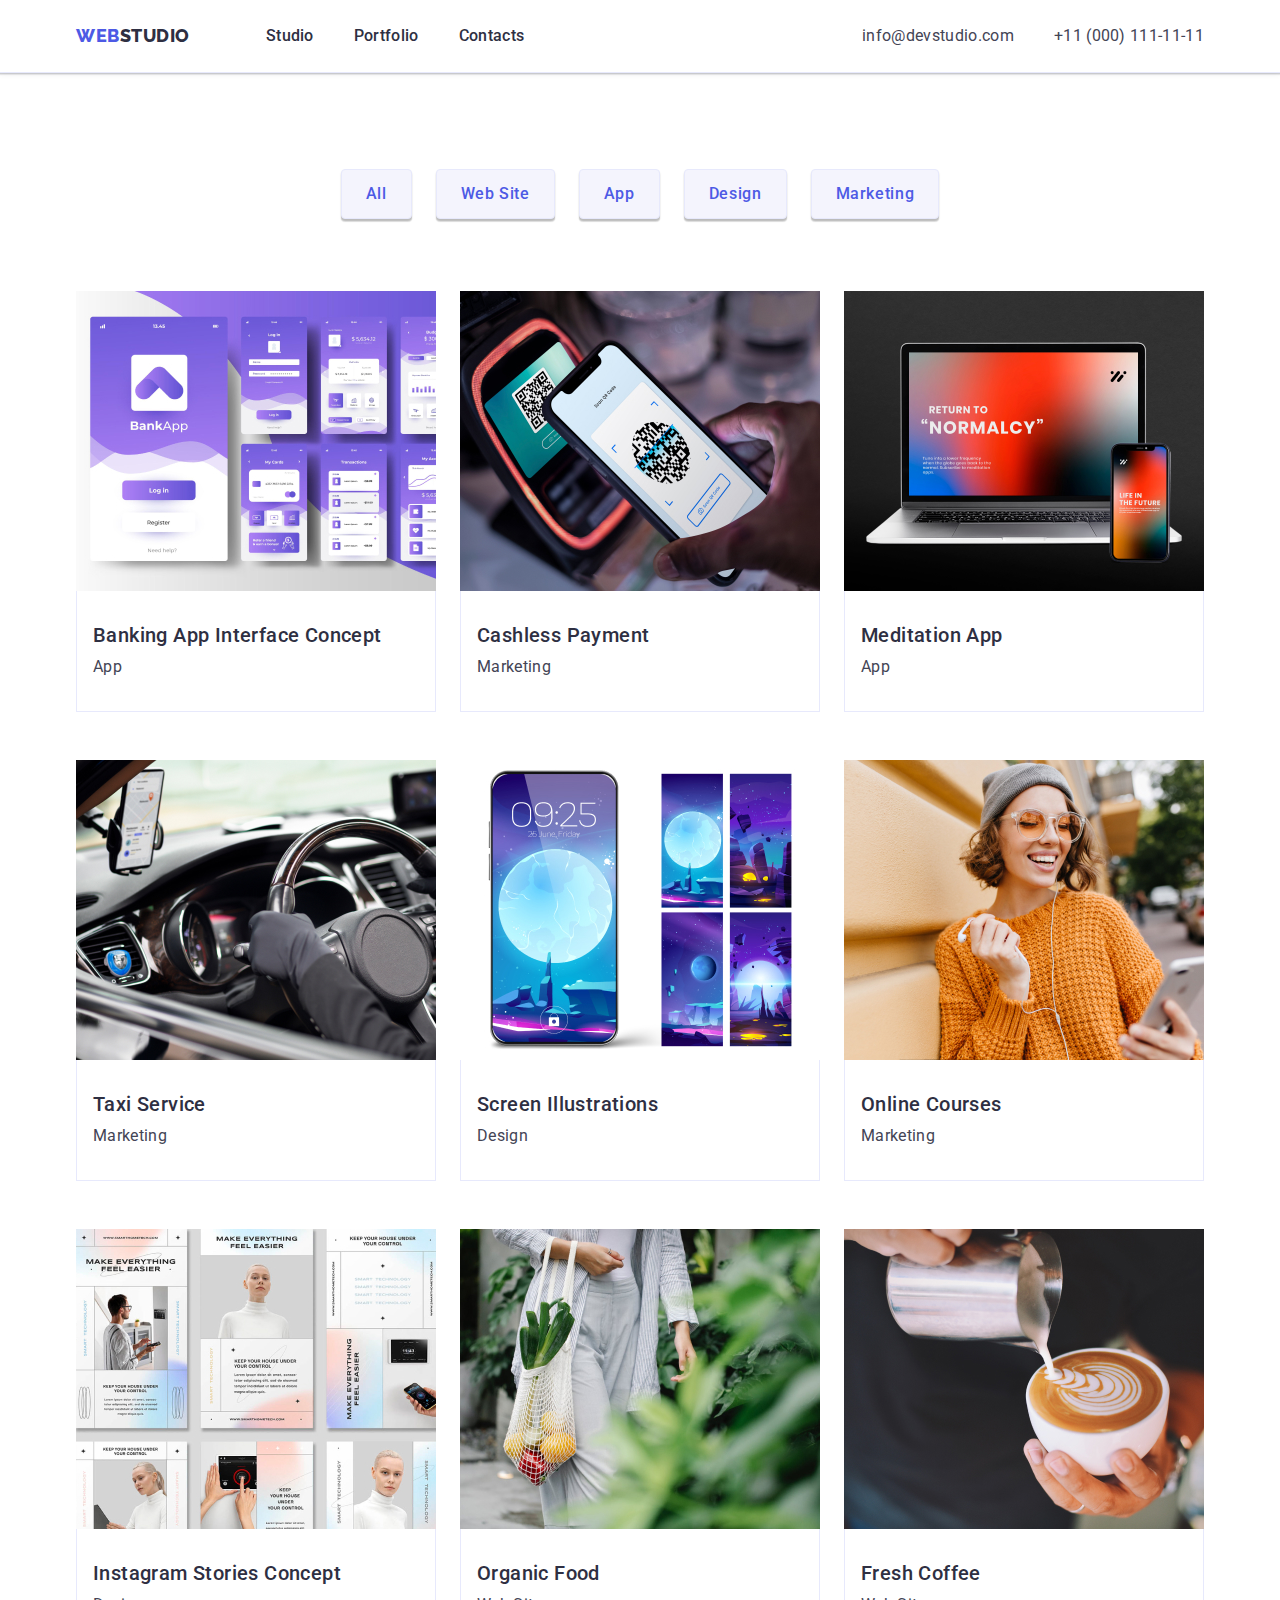
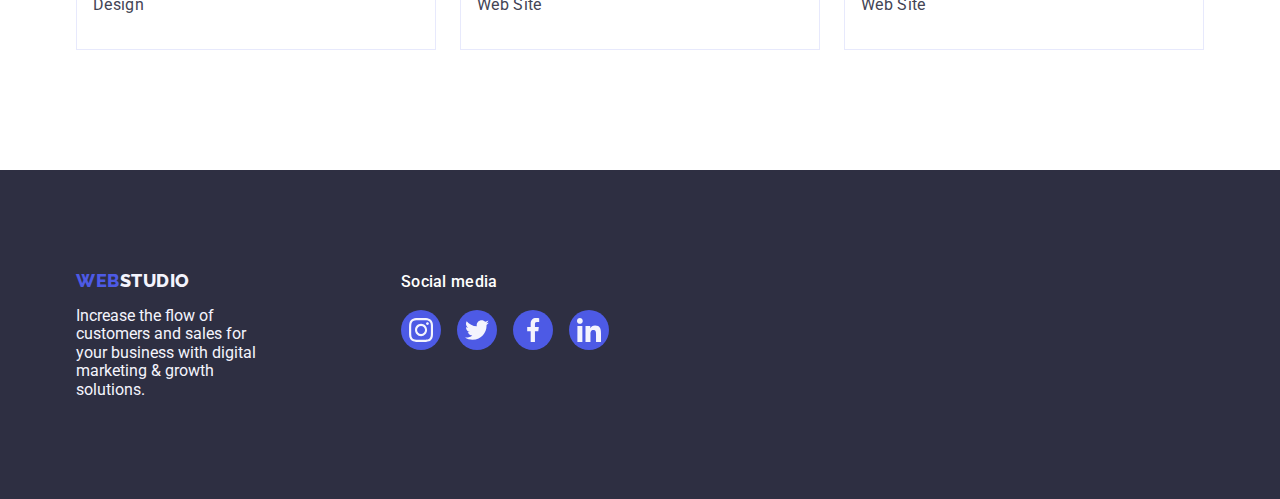
==== commit 4a2f7560: "footer" ====
--- a/portfolio.html
+++ b/portfolio.html
@@ -222,40 +222,32 @@
           <ul class="social-footer">
             <li class="size">
               <a href="" class="footer-link-icon">
-                <svg class="icon" width="24" height="24">
-                  <use
-                    href="./images/sprite-svg/symbol-socials.svg#icon-instagram"
-                  ></use>
-                </svg>
-              </a>
-            </li>
-
-            <li class="size">
-              <a href="" class="footer-link-icon">
-                <svg class="icon" width="24" height="24">
-                  <use
-                    href="./images/sprite-svg/symbol-socials.svg#icon-twitter"
-                  ></use>
-                </svg>
-              </a>
-            </li>
-
-            <li class="size">
-              <a href="" class="footer-link-icon">
-                <svg class="icon" width="24" height="24">
-                  <use
-                    href="./images/sprite-svg/symbol-socials.svg#icon-facebook"
-                  ></use>
-                </svg>
-              </a>
-            </li>
-
-            <li class="size">
-              <a href="" class="footer-link-icon">
-                <svg class="icon" width="24" height="24">
-                  <use
-                    href="./images/sprite-svg/symbol-socials.svg#icon-linkedin"
-                  ></use>
+                <svg class="svg-fill" width="24" height="24">
+                  <use href="./images/icons.svg#icon-instagram"></use>
+                </svg>
+              </a>
+            </li>
+
+            <li class="size">
+              <a href="" class="footer-link-icon">
+                <svg class="svg-fill" width="24" height="24">
+                  <use href="./images/icons.svg#icon-twitter"></use>
+                </svg>
+              </a>
+            </li>
+
+            <li class="size">
+              <a href="" class="footer-link-icon">
+                <svg class="svg-fill" width="24" height="24">
+                  <use href="./images/icons.svg#icon-facebook"></use>
+                </svg>
+              </a>
+            </li>
+
+            <li class="size">
+              <a href="" class="footer-link-icon">
+                <svg class="svg-fill" width="24" height="24">
+                  <use href="./images/icons.svg#icon-linkedin"></use>
                 </svg>
               </a>
             </li>
